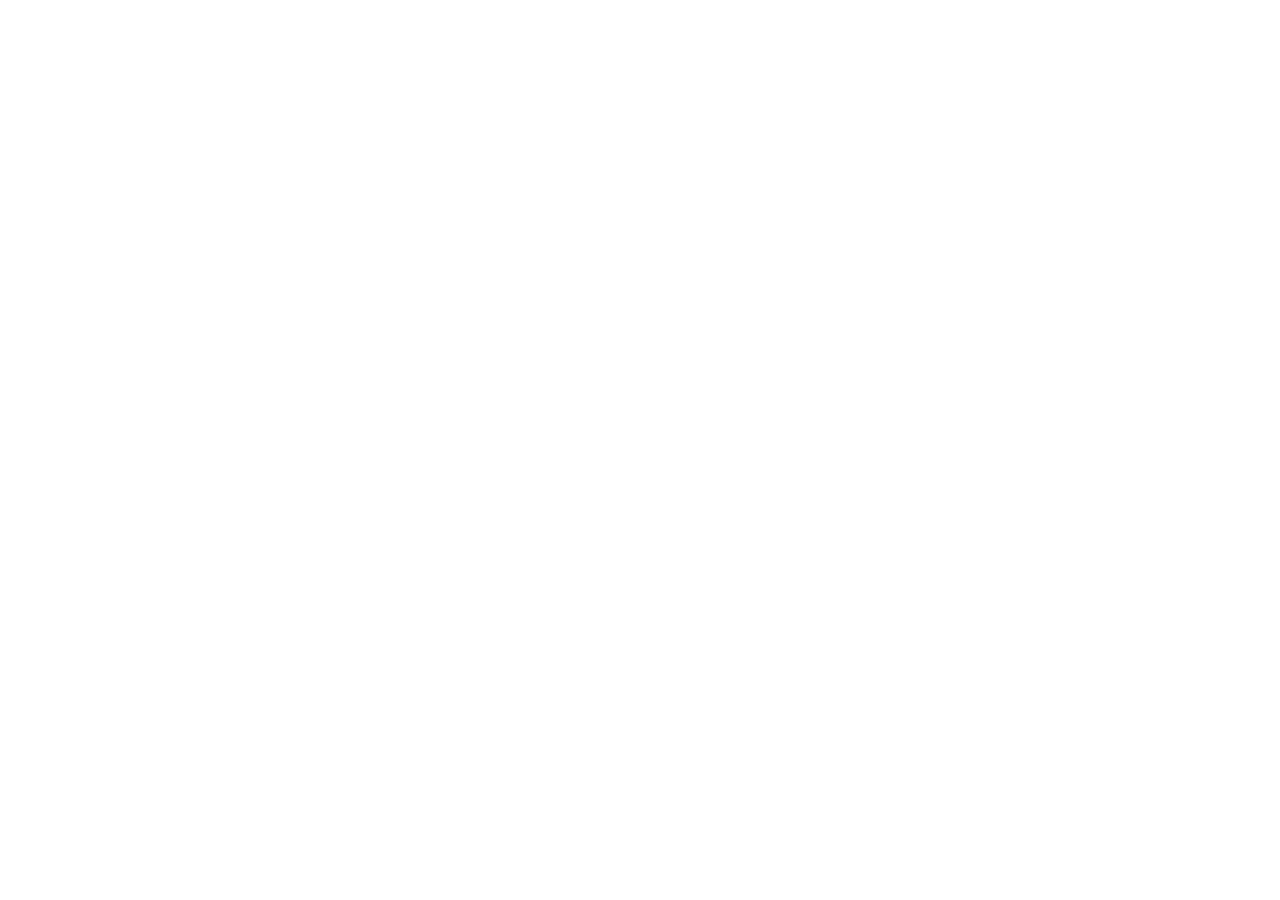
==== index.html @ 1446ce1d "start" ====
<!DOCTYPE html>
<html lang="en">
<head>
    <meta charset="UTF-8">
    <meta name="viewport" content="width=device-width, initial-scale=1.0">
    <title>Bosnie</title>
    <link rel="stylesheet" href="/css/style.css">
</head>
<body>
    
</body>
</html>
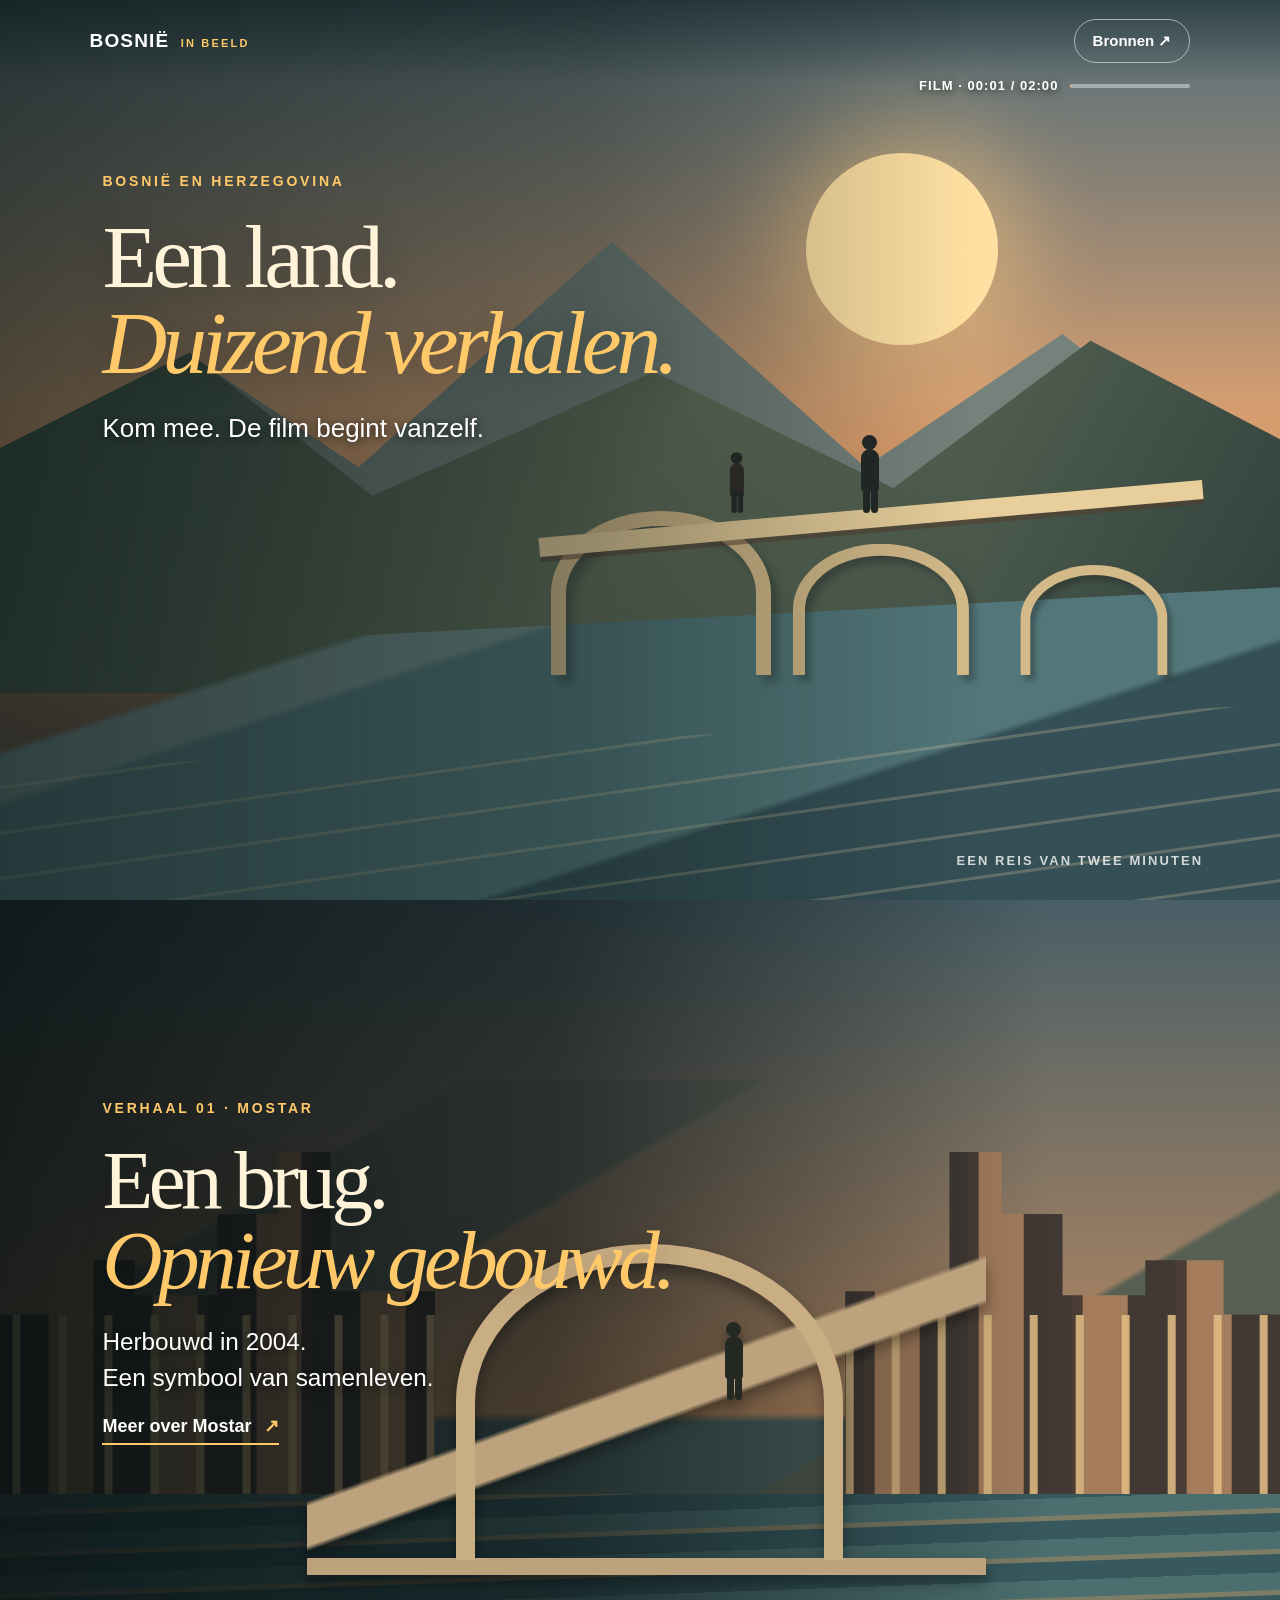
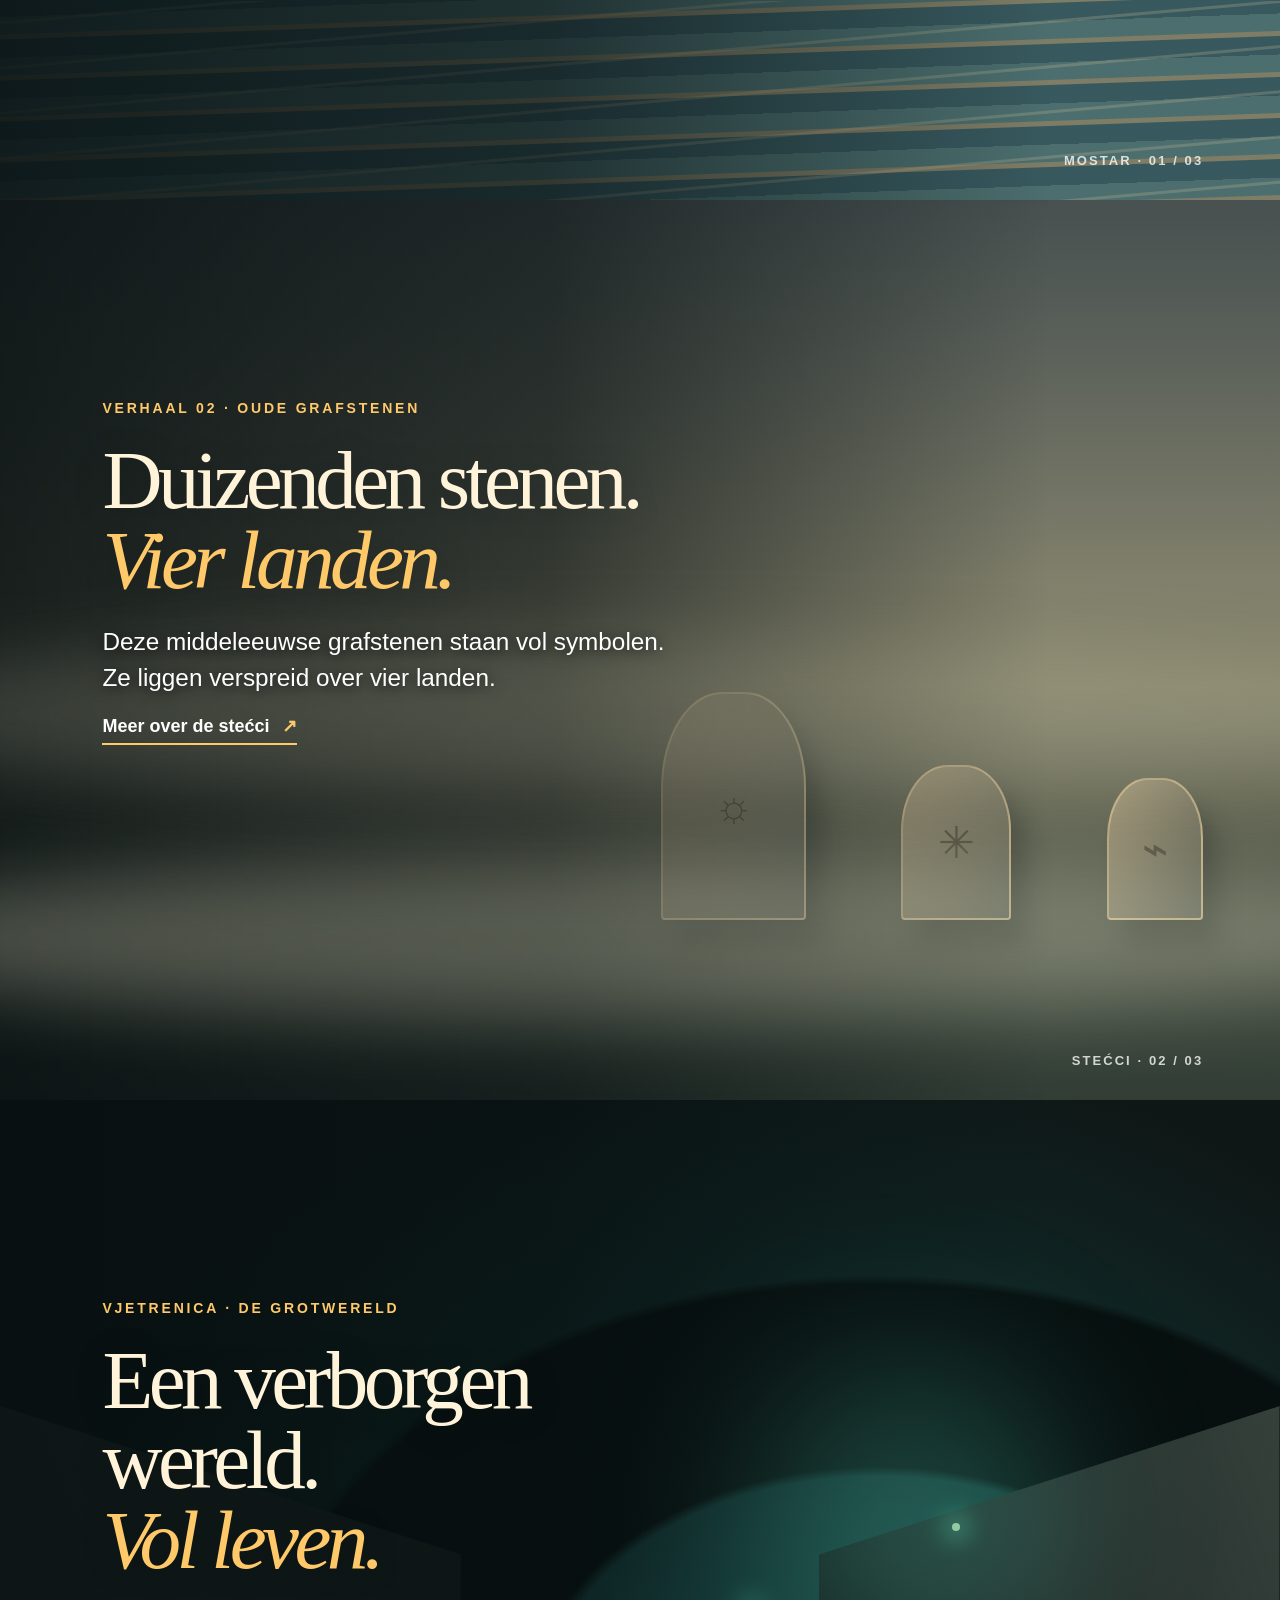
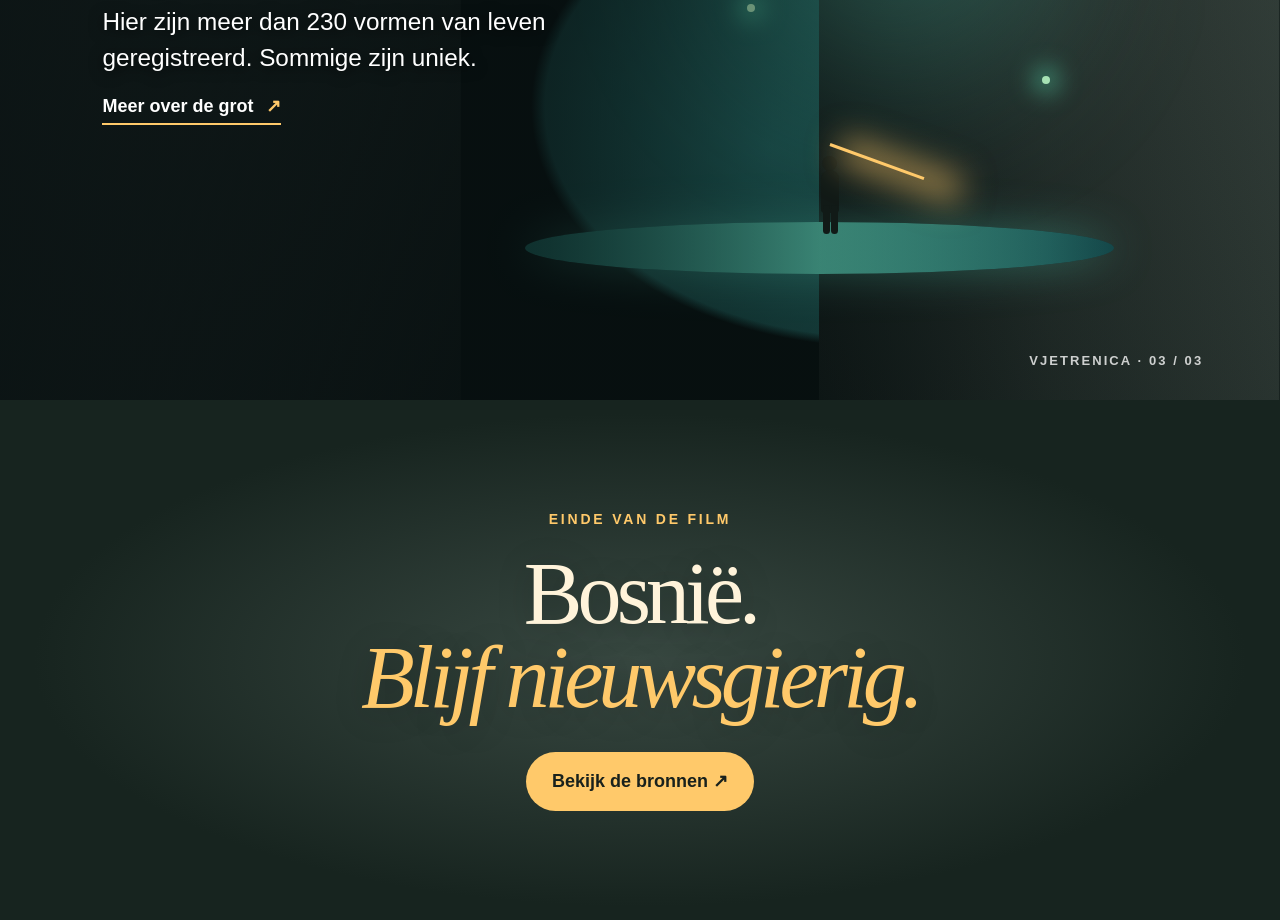
==== commit 66616f08: "ai gemaakt" ====
--- a/index.html
+++ b/index.html
@@ -1,12 +1,104 @@
 <!DOCTYPE html>
-<html lang="en">
+<html lang="nl">
 <head>
     <meta charset="UTF-8">
     <meta name="viewport" content="width=device-width, initial-scale=1.0">
-    <title>Bosnie</title>
-    <link rel="stylesheet" href="/css/style.css">
+    <meta name="description" content="Een korte, filmische reis langs drie verrassende verhalen uit Bosnië en Herzegovina.">
+    <title>Een andere kijk op Bosnië</title>
+    <link rel="stylesheet" href="css/style.css">
 </head>
 <body>
-    
+    <header class="topbar">
+        <a class="wordmark" href="index.html">BOSNIË <span>IN BEELD</span></a>
+        <a class="sources-button" href="bronnen.html">Bronnen <span aria-hidden="true">↗</span></a>
+    </header>
+    <div class="film-status" aria-live="off">
+        <span id="film-time">FILM · 00:00 / 02:00</span>
+        <span class="progress-track"><span id="film-progress"></span></span>
+    </div>
+
+    <main>
+        <section class="film-scene opening" id="start" aria-labelledby="opening-title">
+            <div class="opening-sky"></div>
+            <div class="sun"></div>
+            <div class="mountain mountain-far"></div>
+            <div class="mountain mountain-near"></div>
+            <div class="river"></div>
+            <div class="bridge">
+                <span class="bridge-arch arch-one"></span><span class="bridge-arch arch-two"></span><span class="bridge-arch arch-three"></span>
+                <span class="bridge-walkway"></span>
+                <span class="traveller traveller-one"><i></i><b></b></span>
+                <span class="traveller traveller-two"><i></i><b></b></span>
+            </div>
+            <div class="opening-copy">
+                <p class="scene-label">BOSNIË EN HERZEGOVINA</p>
+                <h1 id="opening-title">Een land.<br><em>Duizend verhalen.</em></h1>
+                <p>Kom mee. De film begint vanzelf.</p>
+            </div>
+            <span class="film-credit">EEN REIS VAN TWEE MINUTEN</span>
+            <span class="film-grain" aria-hidden="true"></span>
+        </section>
+
+        <section class="film-scene bridge-scene" id="brug" aria-labelledby="bridge-title">
+            <div class="scene-backdrop">
+                <div class="old-town town-left"></div>
+                <div class="old-town town-right"></div>
+                <div class="river-reflection"></div>
+                <div class="stone-bridge">
+                    <span></span>
+                    <div class="figure figure-walking"><i></i><b></b></div>
+                </div>
+            </div>
+            <div class="scene-copy">
+                <p class="scene-label">VERHAAL 01 · MOSTAR</p>
+                <h2 id="bridge-title">Een brug.<br><em>Opnieuw gebouwd.</em></h2>
+                <p>Herbouwd in 2004.<br>Een symbool van samenleven.</p>
+                <a class="source-link" href="bronnen.html#mostar">Meer over Mostar <span aria-hidden="true">↗</span></a>
+            </div>
+            <span class="film-credit">MOSTAR · 01 / 03</span>
+            <span class="film-grain" aria-hidden="true"></span>
+        </section>
+
+        <section class="film-scene stones-scene" id="stenen" aria-labelledby="stones-title">
+            <div class="mist mist-one"></div><div class="mist mist-two"></div>
+            <div class="stone-field">
+                <span class="stecci stecci-small">✳</span>
+                <span class="stecci stecci-tall">☼</span>
+                <span class="stecci stecci-wide">⌁</span>
+            </div>
+            <div class="scene-copy">
+                <p class="scene-label">VERHAAL 02 · OUDE GRAFSTENEN</p>
+                <h2 id="stones-title">Duizenden stenen.<br><em>Vier landen.</em></h2>
+                <p>Deze middeleeuwse grafstenen staan vol symbolen.<br>Ze liggen verspreid over vier landen.</p>
+                <a class="source-link" href="bronnen.html#stecci">Meer over de stećci <span aria-hidden="true">↗</span></a>
+            </div>
+            <span class="film-credit">STEĆCI · 02 / 03</span>
+            <span class="film-grain" aria-hidden="true"></span>
+        </section>
+
+        <section class="film-scene cave-scene" id="grot" aria-labelledby="cave-title">
+            <div class="cave-mouth"></div>
+            <div class="cave-light"></div>
+            <div class="cave-pool"></div>
+            <div class="cave-rock rock-left"></div><div class="cave-rock rock-right"></div>
+            <span class="cave-explorer"><i></i><b></b><em></em></span>
+            <span class="firefly firefly-one"></span><span class="firefly firefly-two"></span><span class="firefly firefly-three"></span>
+            <div class="scene-copy">
+                    <p class="scene-label">VJETRENICA · DE GROTWERELD</p>
+                    <h2 id="cave-title">Een verborgen wereld.<br><em>Vol leven.</em></h2>
+                    <p>Hier zijn meer dan 230 vormen van leven geregistreerd. Sommige zijn uniek.</p>
+                    <a class="source-link" href="bronnen.html#vjetrenica">Meer over de grot <span aria-hidden="true">↗</span></a>
+            </div>
+            <span class="film-credit">VJETRENICA · 03 / 03</span>
+            <span class="film-grain" aria-hidden="true"></span>
+        </section>
+
+        <section class="end-card">
+            <p class="scene-label">EINDE VAN DE FILM</p>
+            <h2>Bosnië.<br><em>Blijf nieuwsgierig.</em></h2>
+            <a class="end-button" href="bronnen.html">Bekijk de bronnen <span aria-hidden="true">↗</span></a>
+        </section>
+    </main>
+    <script src="js/film.js" defer></script>
 </body>
-</html>+</html>
--- a/css/style.css
+++ b/css/style.css
@@ -0,0 +1,470 @@
+:root {
+    color-scheme: dark;
+    --cream: #fff3da;
+    --gold: #ffc96a;
+    --ink: #17241f;
+    --serif: Georgia, "Times New Roman", serif;
+    --sans: "Segoe UI", Arial, sans-serif;
+}
+
+* { box-sizing: border-box; }
+
+html { scroll-behavior: smooth; }
+
+body {
+    margin: 0;
+    background: var(--ink);
+    color: var(--cream);
+    font-family: var(--sans);
+    line-height: 1.5;
+}
+
+a { color: inherit; }
+a:focus-visible { outline: 3px solid var(--gold); outline-offset: 5px; }
+
+.topbar {
+    height: 82px;
+    padding: 0 7%;
+    position: fixed;
+    z-index: 20;
+    inset: 0 0 auto;
+    display: flex;
+    align-items: center;
+    justify-content: space-between;
+    background: linear-gradient(180deg, rgba(8, 20, 19, .48), transparent);
+}
+
+.wordmark {
+    color: white;
+    font-size: 19px;
+    font-weight: 900;
+    letter-spacing: .06em;
+    text-decoration: none;
+}
+
+.wordmark span { margin-left: 5px; color: var(--gold); font-size: 11px; letter-spacing: .2em; }
+
+.sources-button {
+    padding: 10px 18px;
+    border: 1px solid rgba(255,255,255,.55);
+    border-radius: 30px;
+    color: white;
+    font-size: 15px;
+    font-weight: 700;
+    text-decoration: none;
+    transition: color .2s, background .2s;
+}
+
+.sources-button:hover { background: white; color: var(--ink); }
+
+.film-status {
+    position: fixed;
+    z-index: 20;
+    top: 76px;
+    right: 7%;
+    display: flex;
+    align-items: center;
+    gap: 12px;
+    color: white;
+    font-size: 13px;
+    font-weight: 800;
+    letter-spacing: .08em;
+    text-shadow: 0 2px 8px rgba(0,0,0,.7);
+}
+
+.progress-track {
+    width: 120px;
+    height: 4px;
+    overflow: hidden;
+    border-radius: 4px;
+    background: rgba(255,255,255,.4);
+}
+
+#film-progress {
+    width: 0;
+    height: 100%;
+    display: block;
+    background: var(--gold);
+    transition: width 1s linear;
+}
+
+.film-scene {
+    min-height: 620px;
+    height: 100svh;
+    max-height: 1050px;
+    position: relative;
+    overflow: hidden;
+    isolation: isolate;
+    scroll-margin-top: 0;
+}
+
+.opening {
+    height: max(680px, 100svh);
+    max-height: 1100px;
+    background: linear-gradient(180deg, #667d86 0%, #e0a16e 50%, #574742 100%);
+}
+
+.opening::after {
+    content: "";
+    position: absolute;
+    inset: 0;
+    z-index: 3;
+    background: linear-gradient(90deg, rgba(13,25,25,.66), rgba(13,25,25,.38) 46%, transparent 76%);
+}
+
+.opening-sky {
+    position: absolute;
+    inset: 0;
+    background: linear-gradient(180deg, rgba(27,54,67,.22), transparent 44%, rgba(32,26,29,.28));
+}
+
+.sun {
+    width: clamp(100px, 15vw, 205px);
+    aspect-ratio: 1;
+    position: absolute;
+    top: 17%;
+    right: 22%;
+    border-radius: 50%;
+    background: #ffe0a2;
+    box-shadow: 0 0 90px 30px rgba(255,207,129,.45);
+    animation: sunset 10s ease-in-out infinite alternate;
+}
+
+.mountain { position: absolute; right: -5%; bottom: 23%; left: -5%; }
+
+.mountain-far {
+    height: 57%;
+    background: #75817b;
+    clip-path: polygon(0 76%, 18% 34%, 30% 56%, 48% 12%, 66% 56%, 80% 30%, 100% 73%, 100% 100%, 0 100%);
+    animation: distant-shift 20s ease-in-out infinite alternate;
+}
+
+.mountain-near {
+    height: 43%;
+    background: linear-gradient(120deg, #384c43, #64705a 50%, #293b39);
+    clip-path: polygon(0 45%, 18% 12%, 31% 49%, 51% 17%, 68% 47%, 82% 9%, 100% 43%, 100% 100%, 0 100%);
+}
+
+.river {
+    height: 37%;
+    position: absolute;
+    right: -5%;
+    bottom: -6%;
+    left: -5%;
+    background: linear-gradient(165deg, transparent 0 16%, #728d8a 17% 23%, #527679 24% 58%, #344f55 59% 100%);
+    transform: rotate(-3deg);
+}
+
+.river::after, .river-reflection::after {
+    content: "";
+    position: absolute;
+    inset: 35% 0 0;
+    background: repeating-linear-gradient(175deg, transparent 0 20px, rgba(255,228,175,.22) 21px 23px, transparent 24px 45px);
+    animation: water-shimmer 4s ease-in-out infinite alternate;
+}
+
+.bridge {
+    width: 52%;
+    height: 210px;
+    position: absolute;
+    z-index: 2;
+    right: 6%;
+    bottom: 25%;
+    animation: bridge-arrival 1.7s both;
+}
+
+.bridge-walkway {
+    height: 19px;
+    position: absolute;
+    z-index: 3;
+    top: 21%;
+    right: 0;
+    left: 0;
+    background: #e8ce9a;
+    transform: rotate(-5deg);
+    box-shadow: 0 5px 0 rgba(87,58,43,.5);
+}
+
+.bridge-arch {
+    width: 33%;
+    height: 78%;
+    position: absolute;
+    bottom: 0;
+    border: 15px solid #d5ba89;
+    border-bottom: 0;
+    border-radius: 100% 100% 0 0;
+    filter: drop-shadow(7px 8px 4px rgba(23,26,28,.33));
+}
+
+.arch-one { left: 2%; }
+.arch-two { left: 35%; transform: scale(.8); transform-origin: bottom; }
+.arch-three { right: 0; transform: scale(.67); transform-origin: bottom; }
+
+.traveller, .figure, .cave-explorer {
+    width: 25px;
+    height: 78px;
+    position: absolute;
+    z-index: 4;
+    display: block;
+    color: #242927;
+    transform-origin: bottom center;
+}
+
+.traveller { top: -30px; left: 48%; animation: walk-across 8s linear infinite; }
+.traveller-two { top: -30px; left: 28%; transform: scale(.78); animation: walk-across-two 11s linear infinite; }
+
+.traveller i, .figure i, .cave-explorer i {
+    width: 15px;
+    height: 15px;
+    position: absolute;
+    top: 0;
+    left: 5px;
+    border-radius: 50%;
+    background: currentColor;
+}
+
+.traveller b, .figure b, .cave-explorer b {
+    width: 18px;
+    height: 43px;
+    position: absolute;
+    top: 14px;
+    left: 4px;
+    border-radius: 12px 12px 5px 5px;
+    background: currentColor;
+}
+
+.traveller b::before, .traveller b::after, .figure b::before, .figure b::after, .cave-explorer b::before, .cave-explorer b::after {
+    content: "";
+    width: 7px;
+    height: 29px;
+    position: absolute;
+    top: 35px;
+    left: 2px;
+    border-radius: 8px;
+    background: currentColor;
+    transform-origin: top;
+    animation: walking-legs .6s ease-in-out infinite alternate;
+}
+
+.traveller b::after, .figure b::after, .cave-explorer b::after { left: 10px; animation-delay: -.6s; }
+.traveller-two b { background: #332d28; }
+
+.opening-copy {
+    width: min(660px, 68%);
+    position: absolute;
+    z-index: 5;
+    top: 19%;
+    left: 8%;
+    animation: appear 1.2s .3s both;
+}
+
+.scene-label {
+    margin: 0 0 22px;
+    color: var(--gold);
+    font-size: 14px;
+    font-weight: 800;
+    letter-spacing: .2em;
+    line-height: 1.5;
+}
+
+.opening h1, .scene-copy h2, .sources-heading h1, .end-card h2 {
+    margin: 0;
+    font-family: var(--serif);
+    font-size: clamp(56px, 7vw, 94px);
+    font-weight: 400;
+    letter-spacing: -.055em;
+    line-height: .96;
+    text-shadow: 0 4px 35px rgba(0,0,0,.24);
+}
+
+.opening h1 em, .scene-copy h2 em, .sources-heading h1 em, .end-card h2 em { color: var(--gold); font-weight: 400; }
+.opening-copy > p:not(.scene-label) { max-width: 520px; margin: 23px 0 24px; color: white; font-size: clamp(22px, 2.1vw, 26px); text-shadow: 0 2px 10px rgba(0,0,0,.75); }
+.scroll-link { display: inline-flex; gap: 15px; align-items: center; color: white; font-size: 19px; font-weight: 800; text-decoration: none; }
+.scroll-link span { display: inline-grid; width: 37px; height: 37px; place-items: center; border: 1px solid rgba(255,255,255,.75); border-radius: 50%; animation: bob 1.5s ease-in-out infinite; }
+
+.film-credit {
+    position: absolute;
+    z-index: 8;
+    right: 6%;
+    bottom: 30px;
+    color: rgba(255,255,255,.78);
+    font-size: 13px;
+    font-weight: 800;
+    letter-spacing: .16em;
+}
+
+.film-grain {
+    position: absolute;
+    z-index: 7;
+    inset: 0;
+    pointer-events: none;
+    opacity: .08;
+    background: repeating-linear-gradient(0deg, transparent 0 5px, rgba(255,255,255,.1) 6px, transparent 7px);
+    animation: grain-drift .7s steps(2) infinite;
+}
+
+.bridge-scene::after, .stones-scene::after, .cave-scene::after {
+    content: "";
+    position: absolute;
+    z-index: 3;
+    inset: 0;
+    pointer-events: none;
+    background: linear-gradient(90deg, rgba(7,15,16,.88), rgba(7,15,16,.68) 43%, rgba(7,15,16,.12) 82%);
+}
+
+.bridge-scene { background: linear-gradient(120deg, #684f46, #9e6d51 55%, #3b5555); }
+.scene-backdrop { position: absolute; inset: 0; overflow: hidden; background: linear-gradient(180deg,#526a73 0%,#d19a6c 57%,#566d6c 58%); }
+.scene-backdrop::before { content: ""; position: absolute; inset: 20% 0 0; background: linear-gradient(150deg, transparent 0 18%, #6f7569 18.5% 30%, transparent 30.5% 58%, #626b5c 58.5% 77%, transparent 77.5%); }
+.old-town { width: 34%; height: 43%; position: absolute; bottom: 29%; background: repeating-linear-gradient(90deg, #493e38 0 48px, #ba8c67 49px 93px, #53443c 94px 104px); clip-path: polygon(0 42%, 13% 42%, 13% 28%, 31% 28%, 31% 37%, 50% 37%, 50% 16%, 64% 16%, 64% 0, 76% 0, 76% 36%, 100% 36%, 100% 100%, 0 100%); box-shadow: inset 0 -18px rgba(0,0,0,.24); }
+.town-left { left: 0; animation: city-glow 5s ease-in-out infinite alternate; }
+.town-right { right: 0; transform: scaleX(-1); }
+.old-town::after { content: ""; position: absolute; inset: 42% 0 0; background: repeating-linear-gradient(90deg, transparent 0 12px, rgba(255,213,147,.88) 13px 20px, transparent 21px 46px); }
+.river-reflection { height: 34%; position: absolute; right: 0; bottom: 0; left: 0; background: repeating-linear-gradient(178deg,#557b7b 0 17px,#8f8c72 18px 22px,#3e6369 23px 41px); animation: water-shimmer 4s ease-in-out infinite alternate; }
+.stone-bridge { width: 53%; height: 37%; position: absolute; z-index: 4; bottom: 25%; left: 24%; border-bottom: 17px solid #bca27d; background: linear-gradient(160deg, transparent 0 46%, #bca27d 47% 54%, transparent 55%); filter: drop-shadow(0 8px 7px rgba(0,0,0,.35)); }
+.stone-bridge > span { width: 57%; height: 100%; position: absolute; bottom: -2px; left: 22%; border: 19px solid #c9ad83; border-bottom: 0; border-radius: 100% 100% 0 0; }
+.figure-walking { bottom: 50%; left: 61%; color: #242923; animation: walk-in-place 2s ease-in-out infinite; }
+.scene-copy { width: min(600px, 56%); position: absolute; z-index: 6; top: 22%; left: 8%; animation: appear 1s both; }
+.scene-copy h2 { font-size: clamp(54px, 6.5vw, 86px); }
+.scene-copy > p:not(.scene-label) { max-width: 570px; margin: 23px 0 16px; color: white; font-size: clamp(21px, 1.9vw, 25px); line-height: 1.5; text-shadow: 0 2px 14px rgba(0,0,0,.8); }
+.source-link { display: inline-block; padding-bottom: 3px; border-bottom: 2px solid var(--gold); color: white; font-size: 18px; font-weight: 800; text-decoration: none; }
+.source-link span { padding-left: 8px; color: var(--gold); }
+
+.stones-scene { background: linear-gradient(180deg,#606968,#a09b7d 54%,#526052); }
+.stones-scene::before { content: ""; position: absolute; inset: 0; background: linear-gradient(180deg,rgba(18,30,31,.2),transparent 42%,rgba(15,26,24,.4)); }
+.stone-field { position: absolute; inset: 0; overflow: hidden; }
+.stecci { position: absolute; bottom: 20%; display: grid; place-items: center; border: 2px solid rgba(246,219,168,.64); border-radius: 42% 42% 4px 4px; background: linear-gradient(125deg,#b8aa87,#6a6f60); box-shadow: 16px 27px 25px rgba(25,34,30,.3); color: #645e4b; font-size: 44px; animation: stone-rise 1.5s both, stone-breathe 6s ease-in-out infinite alternate; }
+.stecci-small { width: 110px; height: 155px; right: 21%; animation-delay: .2s, -1s; }
+.stecci-tall { width: 145px; height: 228px; right: 37%; animation-delay: .1s, -4s; }
+.stecci-wide { width: 96px; height: 142px; right: 6%; animation-delay: .4s, -2s; }
+.mist { height: 160px; position: absolute; z-index: 4; right: -15%; bottom: 9%; left: -15%; border-radius: 50%; background: rgba(228,225,199,.28); filter: blur(35px); }
+.mist-one { animation: mist-drift 14s ease-in-out infinite alternate; }
+.mist-two { bottom: 34%; opacity: .6; animation: mist-drift 20s ease-in-out infinite alternate-reverse; }
+.stones-scene .scene-copy { top: 22%; }
+
+.cave-scene { background: radial-gradient(ellipse at 60% 72%,#236c67,#112e2c 46%,#101817 78%); }
+.cave-mouth { position: absolute; inset: -8%; background: radial-gradient(ellipse at 66% 65%,transparent 0 24%,#07100f 25% 44%,transparent 45%); }
+.cave-rock { width: 36%; height: 66%; position: absolute; bottom: 0; background: linear-gradient(110deg,#3b4741,#111a18); clip-path: polygon(0 0,100% 25%,100% 100%,0 100%); }
+.rock-left { left: 0; }
+.rock-right { right: 0; transform: scaleX(-1); }
+.cave-light { width: 320px; height: 320px; position: absolute; z-index: 1; top: 29%; right: 18%; border-radius: 50%; background: rgba(89,219,192,.35); filter: blur(80px); animation: cave-pulse 4s ease-in-out infinite alternate; }
+.cave-pool { width: 46%; height: 52px; position: absolute; z-index: 2; right: 13%; bottom: 14%; border-radius: 50%; background: linear-gradient(90deg,#217a70,#58cab0,#164f51); box-shadow: 0 0 45px rgba(89,219,192,.4); animation: pool-glow 3s ease-in-out infinite alternate; }
+.cave-explorer { width: 28px; height: 91px; z-index: 4; right: 34%; bottom: 17%; color: #111a17; animation: explorer-look 5s ease-in-out infinite; }
+.cave-explorer em { width: 100px; height: 3px; position: absolute; top: -13px; left: 13px; background: var(--gold); box-shadow: 25px 0 32px 13px rgba(255,201,106,.55); transform: rotate(20deg); transform-origin: left center; animation: flashlight 5s ease-in-out infinite; }
+.firefly { width: 8px; height: 8px; position: absolute; z-index: 3; border-radius: 50%; background: #bdffcb; box-shadow: 0 0 24px 7px rgba(103,255,203,.7); animation: firefly-float 5s ease-in-out infinite alternate; }
+.firefly-one { top: 47%; right: 25%; }
+.firefly-two { top: 64%; right: 18%; animation-delay: -2s; }
+.firefly-three { top: 56%; right: 41%; animation-delay: -3.2s; }
+.cave-scene .scene-copy { top: 22%; }
+
+.end-card {
+    min-height: 520px;
+    padding: 90px 8%;
+    position: relative;
+    display: flex;
+    flex-direction: column;
+    align-items: center;
+    justify-content: center;
+    background: radial-gradient(ellipse at center,#394942,#17241f 67%);
+    text-align: center;
+}
+
+.end-card h2 { font-size: clamp(50px, 7vw, 88px); }
+.end-button { margin-top: 32px; padding: 16px 26px; border-radius: 40px; background: var(--gold); color: #19211c; font-size: 18px; font-weight: 900; text-decoration: none; transition: transform .2s, background .2s; }
+.end-button:hover { transform: translateY(-4px); background: #ffdc97; }
+.back-to-top { margin-top: 23px; color: white; font-size: 16px; text-decoration-thickness: 1px; text-underline-offset: 5px; }
+
+.sources-page { min-height: 100vh; background: linear-gradient(145deg,#17241f,#324239); }
+.sources-page .topbar { position: relative; }
+.sources-heading { max-width: 1000px; margin: 90px auto 55px; padding: 0 30px; }
+.sources-heading h1 { font-size: clamp(58px, 8vw, 94px); }
+.sources-heading > p:last-child { max-width: 760px; margin-top: 24px; color: rgba(255,255,255,.85); font-size: clamp(19px, 2.3vw, 25px); }
+.sources-list { width: min(1000px, 88%); margin: 0 auto 55px; }
+.source-card { padding: 30px 0; display: grid; grid-template-columns: 90px 1fr; gap: 20px; border-top: 1px solid rgba(255,255,255,.25); scroll-margin-top: 24px; }
+.source-number { color: var(--gold); font-family: var(--serif); font-size: 39px; }
+.source-card .scene-label { margin-bottom: 10px; font-size: 13px; }
+.source-card h2 { margin: 0; color: white; font-family: var(--serif); font-size: clamp(27px, 3.4vw, 38px); font-weight: 400; }
+.source-card p:not(.scene-label) { margin: 10px 0 13px; color: rgba(255,255,255,.8); font-size: 18px; }
+.source-card a { color: var(--gold); font-size: 17px; font-weight: 800; text-decoration-thickness: 1px; text-underline-offset: 5px; }
+.sources-page main > .end-button { display: table; margin: 0 auto 80px; }
+
+@keyframes appear { from { opacity: 0; transform: translateY(28px); } to { opacity: 1; transform: translateY(0); } }
+@keyframes sunset { from { transform: translateY(12px); } to { transform: translateY(-15px); } }
+@keyframes distant-shift { from { transform: translateX(1%); } to { transform: translateX(-1%); } }
+@keyframes bridge-arrival { from { opacity: 0; transform: translateY(35px) scale(.96); } to { opacity: 1; transform: translateY(0) scale(1); } }
+@keyframes walk-across { from { transform: translateX(-20px); } to { transform: translateX(220px); } }
+@keyframes walk-across-two { from { transform: translateX(-80px) scale(.78); } to { transform: translateX(180px) scale(.78); } }
+@keyframes walk-in-place { 50% { transform: translateY(-2px) rotate(1deg); } }
+@keyframes walking-legs { to { transform: rotate(22deg); } }
+@keyframes water-shimmer { from { opacity: .4; transform: translateX(-2%); } to { opacity: .8; transform: translateX(2%); } }
+@keyframes city-glow { from { filter: brightness(.9); } to { filter: brightness(1.13); } }
+@keyframes stone-rise { from { opacity: 0; transform: translateY(55px); } to { opacity: 1; transform: translateY(0); } }
+@keyframes stone-breathe { from { filter: brightness(.85); } to { filter: brightness(1.08); } }
+@keyframes mist-drift { from { transform: translateX(-8%); } to { transform: translateX(8%); } }
+@keyframes cave-pulse { from { opacity: .48; transform: scale(.9); } to { opacity: .9; transform: scale(1.14); } }
+@keyframes pool-glow { from { filter: brightness(.75); } to { filter: brightness(1.35); } }
+@keyframes explorer-look { 0%, 100% { transform: rotate(-3deg); } 50% { transform: rotate(5deg); } }
+@keyframes flashlight { 0%, 100% { transform: rotate(12deg); } 50% { transform: rotate(-20deg); } }
+@keyframes firefly-float { from { transform: translate(0,0); opacity: .3; } to { transform: translate(-24px,-38px); opacity: 1; } }
+@keyframes bob { 50% { transform: translateY(6px); } }
+@keyframes grain-drift { 50% { transform: translateY(2px); } }
+
+@media (max-width: 700px) {
+    .topbar { height: 70px; padding: 0 6%; }
+    .wordmark { font-size: 16px; }
+    .wordmark span { font-size: 9px; }
+    .sources-button { padding: 8px 14px; font-size: 14px; }
+    .film-scene { min-height: 660px; height: 100svh; max-height: 900px; }
+    .opening { height: 100svh; min-height: 740px; }
+    .opening-copy { width: 88%; top: 19%; left: 6%; }
+    .opening h1 { font-size: clamp(54px, 13vw, 83px); }
+    .opening-copy > p:not(.scene-label) { max-width: 90%; font-size: 20px; }
+    .scene-label { font-size: 13px; letter-spacing: .14em; }
+    .sun { top: 36%; right: 15%; width: 110px; }
+    .mountain { bottom: 20%; }
+    .mountain-far { height: 38%; }
+    .mountain-near { height: 30%; }
+    .river { height: 31%; }
+    .bridge { width: 84%; height: 155px; right: -13%; bottom: 19%; }
+    .bridge-arch { border-width: 10px; }
+    .bridge-walkway { height: 13px; }
+    .traveller { transform: scale(.75); }
+    .traveller-two { transform: scale(.61); }
+    .film-credit { right: 6%; bottom: 19px; font-size: 11px; }
+    .scene-copy, .stones-scene .scene-copy, .cave-scene .scene-copy { width: 90%; top: 17%; left: 6%; }
+    .scene-copy h2 { max-width: 92%; font-size: clamp(47px, 11vw, 72px); }
+    .scene-copy > p:not(.scene-label) { max-width: 92%; font-size: 20px; }
+    .source-link { font-size: 17px; }
+    .scene-backdrop { background: linear-gradient(180deg,#526a73 0%,#d19a6c 45%,#566d6c 46%); }
+    .old-town { width: 47%; height: 32%; bottom: 24%; }
+    .stone-bridge { width: 82%; height: 28%; bottom: 22%; left: 9%; }
+    .stone-bridge span { border-width: 12px; }
+    .stecci { bottom: 14%; }
+    .stecci-small { right: 10%; transform: scale(.7); }
+    .stecci-tall { right: 39%; transform: scale(.74); }
+    .stecci-wide { right: -2%; transform: scale(.6); }
+    .mist { bottom: 5%; }
+    .cave-scene { background: radial-gradient(ellipse at 55% 75%,#236c67,#112e2c 43%,#101817 75%); }
+    .cave-light { width: 220px; height: 220px; top: 44%; right: 8%; }
+    .cave-pool { width: 70%; right: 5%; bottom: 12%; }
+    .cave-explorer { right: 30%; bottom: 14%; }
+    .end-card { min-height: 470px; padding: 65px 6%; }
+    .end-card h2 { font-size: clamp(46px, 10vw, 68px); }
+    .end-button { font-size: 16px; }
+    .sources-heading { margin: 60px auto 40px; padding: 0 7%; }
+    .sources-heading h1 { font-size: clamp(54px, 12vw, 78px); }
+    .sources-heading > p:last-child { font-size: 19px; }
+    .source-card { grid-template-columns: 48px 1fr; gap: 10px; padding: 23px 0; }
+    .source-number { font-size: 30px; }
+    .source-card p:not(.scene-label) { font-size: 17px; }
+    .sources-page main > .end-button { margin-bottom: 55px; }
+}
+
+@media (prefers-reduced-motion: reduce) {
+    *, *::before, *::after { scroll-behavior: auto !important; animation-duration: .01ms !important; animation-iteration-count: 1 !important; transition-duration: .01ms !important; }
+}
+
+@media (prefers-reduced-motion: no-preference) {
+    .film-scene:not(.is-current) *, .film-scene:not(.is-current)::before, .film-scene:not(.is-current)::after {
+        animation-play-state: paused !important;
+    }
+}
